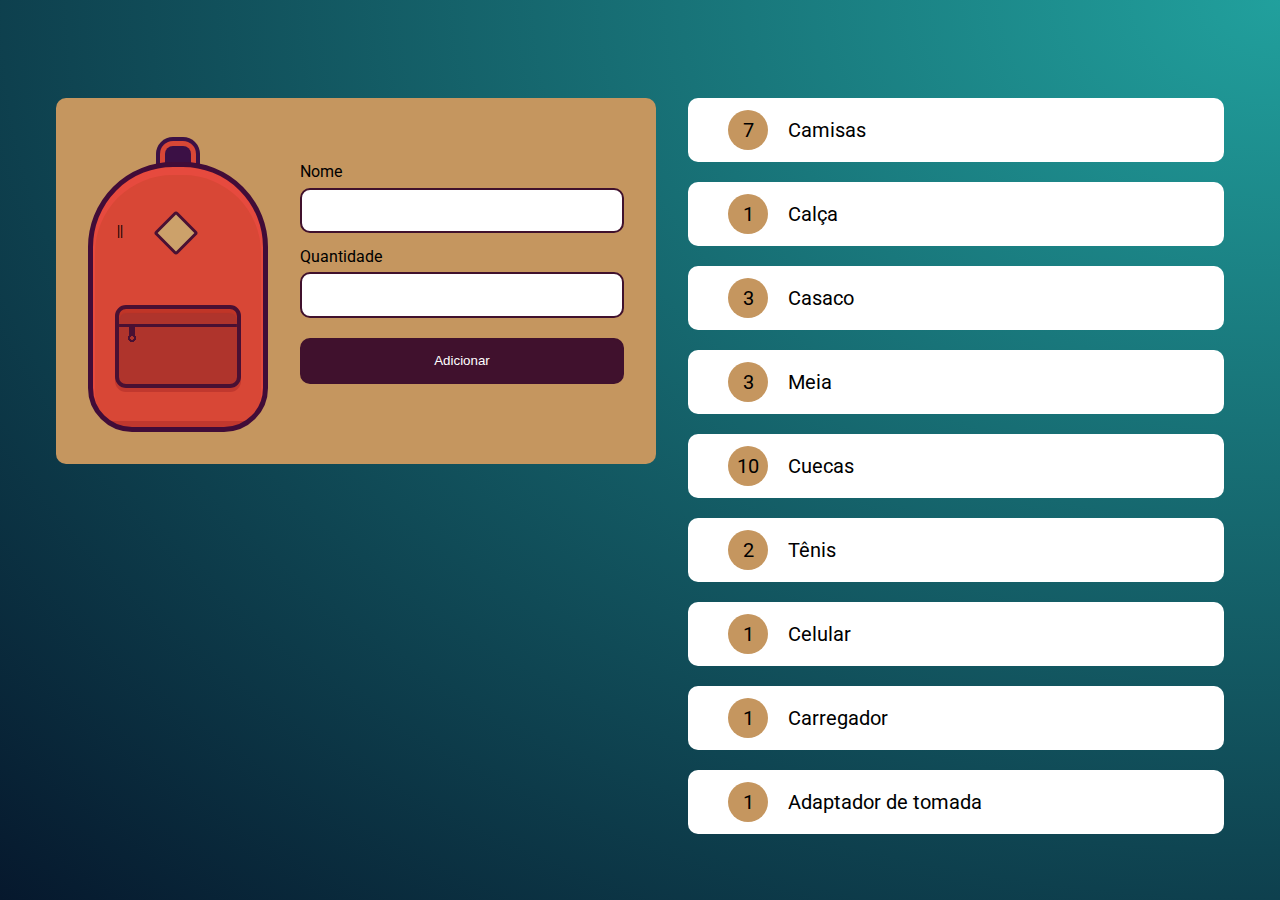
==== armazenando dados no navegador/index.html @ ac7c3c88 "add novo projeto'" ====
<!DOCTYPE html>
<html lang="en">
<head>
    <meta charset="UTF-8">
    <meta http-equiv="X-UA-Compatible" content="IE=edge">
    <meta name="viewport" content="width=device-width, initial-scale=1.0">
    <title>Mochila de viagem</title>
    <link rel="stylesheet" href="css/style.css">

    <link rel="preconnect" href="https://fonts.googleapis.com">
    <link rel="preconnect" href="https://fonts.gstatic.com" crossorigin>
    <link href="https://fonts.googleapis.com/css2?family=Roboto&display=swap" rel="stylesheet"> 
</head>
<body>
    <main class="conteudo">
        <div class="principal">
            <div class="mochila"></div>
            <form action="" class="adicionar" id="novoItem">
                <label for="item">Nome</label>
                <input type="text" name="nome" id="nome">
                <label for="item">Quantidade</label>
                <input type="number" name="quantidade" id="quantidade">
                <input type="submit" value="Adicionar" class="cadastrar">
            </form>
        </div>
        
        <ul class="lista">
            <li class="item"><strong>7</strong>Camisas</li>
            <li class="item"><strong>1</strong>Calça</li>
            <li class="item"><strong>3</strong>Casaco</li>
            <li class="item"><strong>3</strong>Meia</li>
            <li class="item"><strong>10</strong>Cuecas</li>
            <li class="item"><strong>2</strong>Tênis</li>
            <li class="item"><strong>1</strong>Celular</li>
            <li class="item"><strong>1</strong>Carregador</li>
            <li class="item"><strong>1</strong>Adaptador de tomada</li>
        </ul>
    </main>

    <script src="./js/main.js"></script>
</body>
</html>
---- armazenando dados no navegador/css/style.css ----
html {
    background: radial-gradient(farthest-corner at right top,#21A09D, #06182D);
    height: 100%;
    font-family: 'Roboto', cursive;
}

.conteudo {
    padding: 10vh 3em 0;
    display: flex;
    align-items: flex-start;
    gap: 2em;
}

.principal {
    flex-grow: 1;
    flex-basis: auto;
    min-width: 600px;
    padding: 4em 2em 2em;
    box-sizing: border-box;
    display: flex;
    background: #C5965F;
    border-radius: 10px;
    gap: 2em;
}
  
.mochila {
    min-width: 170px;
    max-width: 170px;
    height: 180px;
    padding-top: 80px;
    background-color: #d84736;
    box-shadow: inset 0 6px 0 2px #e64a3e, 0 -93px 0 -77px #3b1045, 0 -93px 0 -72px #d84736, 0 -93px 0 -68px #3b1045;
    background-image: linear-gradient(to right, transparent 5px, transparent 20px, transparent 1px, transparent 25px, transparent 5px, transparent 20px, transparent 20px, transparent 86px, #c1382e 45px, #c1382e 230px, transparent 25px, transparent 172px );
    background-position: center 254px;
    background-size: 305px 6px;
    background-repeat: repeat-x; 
    border: 5px solid #410c38;
    border-radius: 85px 85px 44px 44px;
    display: inline-block;
    vertical-align: top;
    flex-basis: auto;
    flex-grow: 1;
}
  
.mochila:before, .mochila:after {
    display: block;
    content: '';
    position: absolute;
  }
  
.mochila:before {
    height: 75px;
    width: 118px;
    background-image: radial-gradient(circle closest-corner at 13px 29px , #af342c, #af342c 2px, transparent 2px, transparent), radial-gradient(circle closest-corner at 13px 29px , #491033, #491033 4px, transparent 4px, transparent), linear-gradient(to bottom, transparent 10px, transparent 15px, #491033 5px, #491033 18px, transparent 18px, transparent 100px), linear-gradient(to right, #af342c 10px, #af342c 10px, transparent 10px, transparent 16px, #af342c 9px, #af342c 50px), linear-gradient(to bottom, #af342c 8px, #af342c 16px, #491033 8px, #491033 30px, #af342c 20px, #af342c 72px, #af342c 10px, #af342c 57px, #af342c 5%);
    margin-left: 22px;
    margin-top: 58px;
    border: 4px solid #491033;
    border-radius: 11px;
    box-shadow: 0 4px 0 0 #c1382e, inset 0px 4px 1px 0 #c03527;
    content: '||';
    color: transparent;
    font-family: Comic Sans MS;
    font-weight: bold;
    z-index: 1;
    text-shadow: rgb(0, 0, 0) -2px -86px 0px;
    font-size: 14px;
}
  
.mochila:after {
    margin-left: 67px;
    margin-top: -30px;
    background: #cca16a;
    width:26px;
    height:26px;
    border: 3px solid #491033;
    border-radius: 3px;
    transform: rotate(45deg);
}

.adicionar {
    width: 100%;
}

.adicionar input {
    width: 100%;
    box-sizing: border-box;
    margin: 0.5em 0 1em;
    padding: 1em 0.5em;
    border-radius: 10px;
    border: 2px solid #40112D;
}

.adicionar label {
    display: block;
}

.cadastrar {
    background-color: #40112D;
    color: #FFFFFF;
    cursor: pointer;
}

.lista {
    margin: 0;
    padding: 0;
}

.item {
    list-style: none;
    padding: 0.6em 2em;
    background: #FFFFFF;
    border-radius: 10px;
    margin: 0 0 1em;
    width: 100%;
    box-sizing: border-box;
    display: inline-flex;
    align-items: center;
    gap: 1em;
    font-size: 20px;
}

.item strong {
    border-radius: 50%;
    display: flex;
    align-items: center;
    justify-content: center;
    width: 40px;
    height: 40px;
    Background: #C5965F;
    font-weight: 400;
}
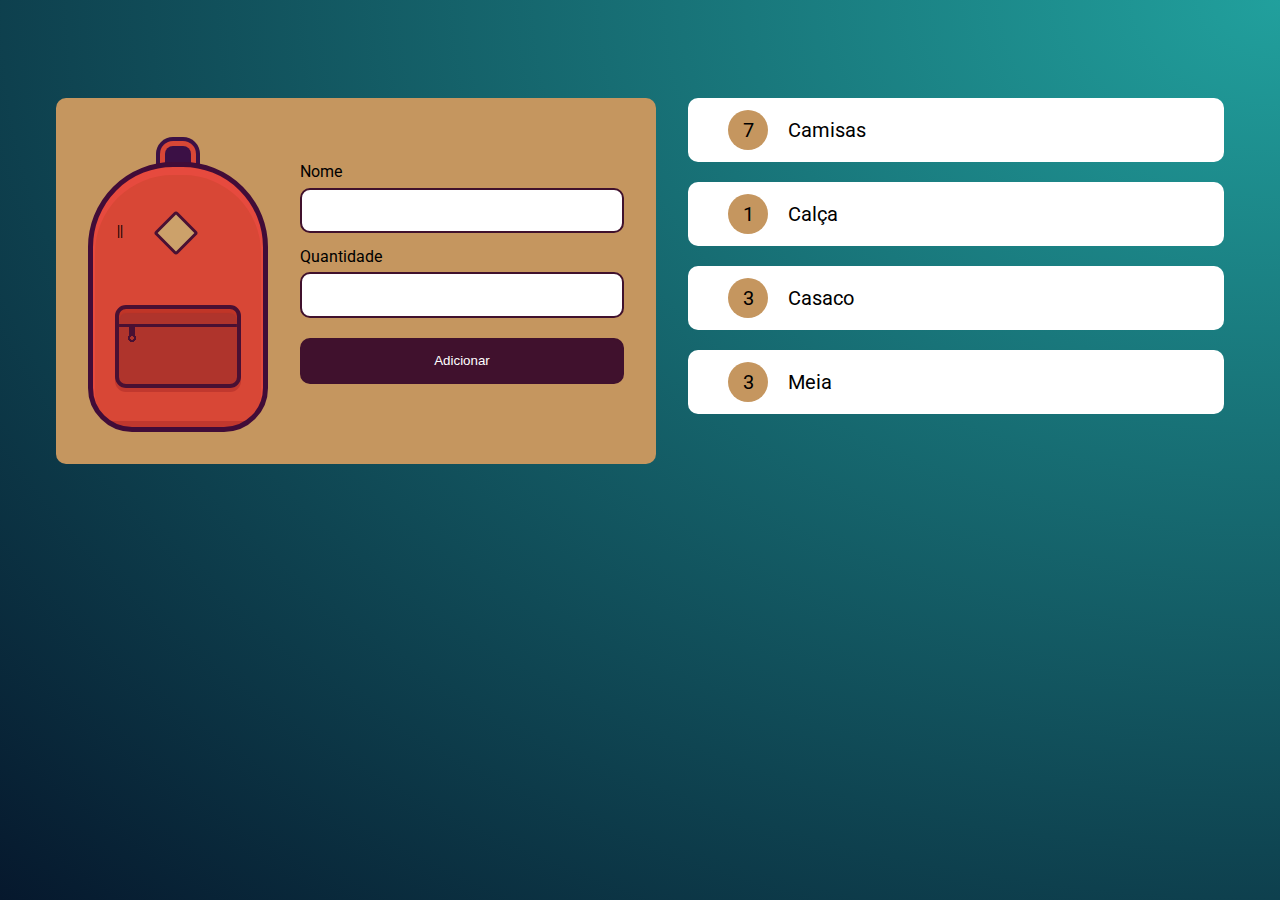
==== commit 9c432809: "inserindo dados no localStorage" ====
--- a/armazenando dados no navegador/index.html
+++ b/armazenando dados no navegador/index.html
@@ -24,16 +24,12 @@
             </form>
         </div>
         
-        <ul class="lista">
+        <ul class="lista" id="lista">
             <li class="item"><strong>7</strong>Camisas</li>
             <li class="item"><strong>1</strong>Calça</li>
             <li class="item"><strong>3</strong>Casaco</li>
             <li class="item"><strong>3</strong>Meia</li>
-            <li class="item"><strong>10</strong>Cuecas</li>
-            <li class="item"><strong>2</strong>Tênis</li>
-            <li class="item"><strong>1</strong>Celular</li>
-            <li class="item"><strong>1</strong>Carregador</li>
-            <li class="item"><strong>1</strong>Adaptador de tomada</li>
+
         </ul>
     </main>
 
